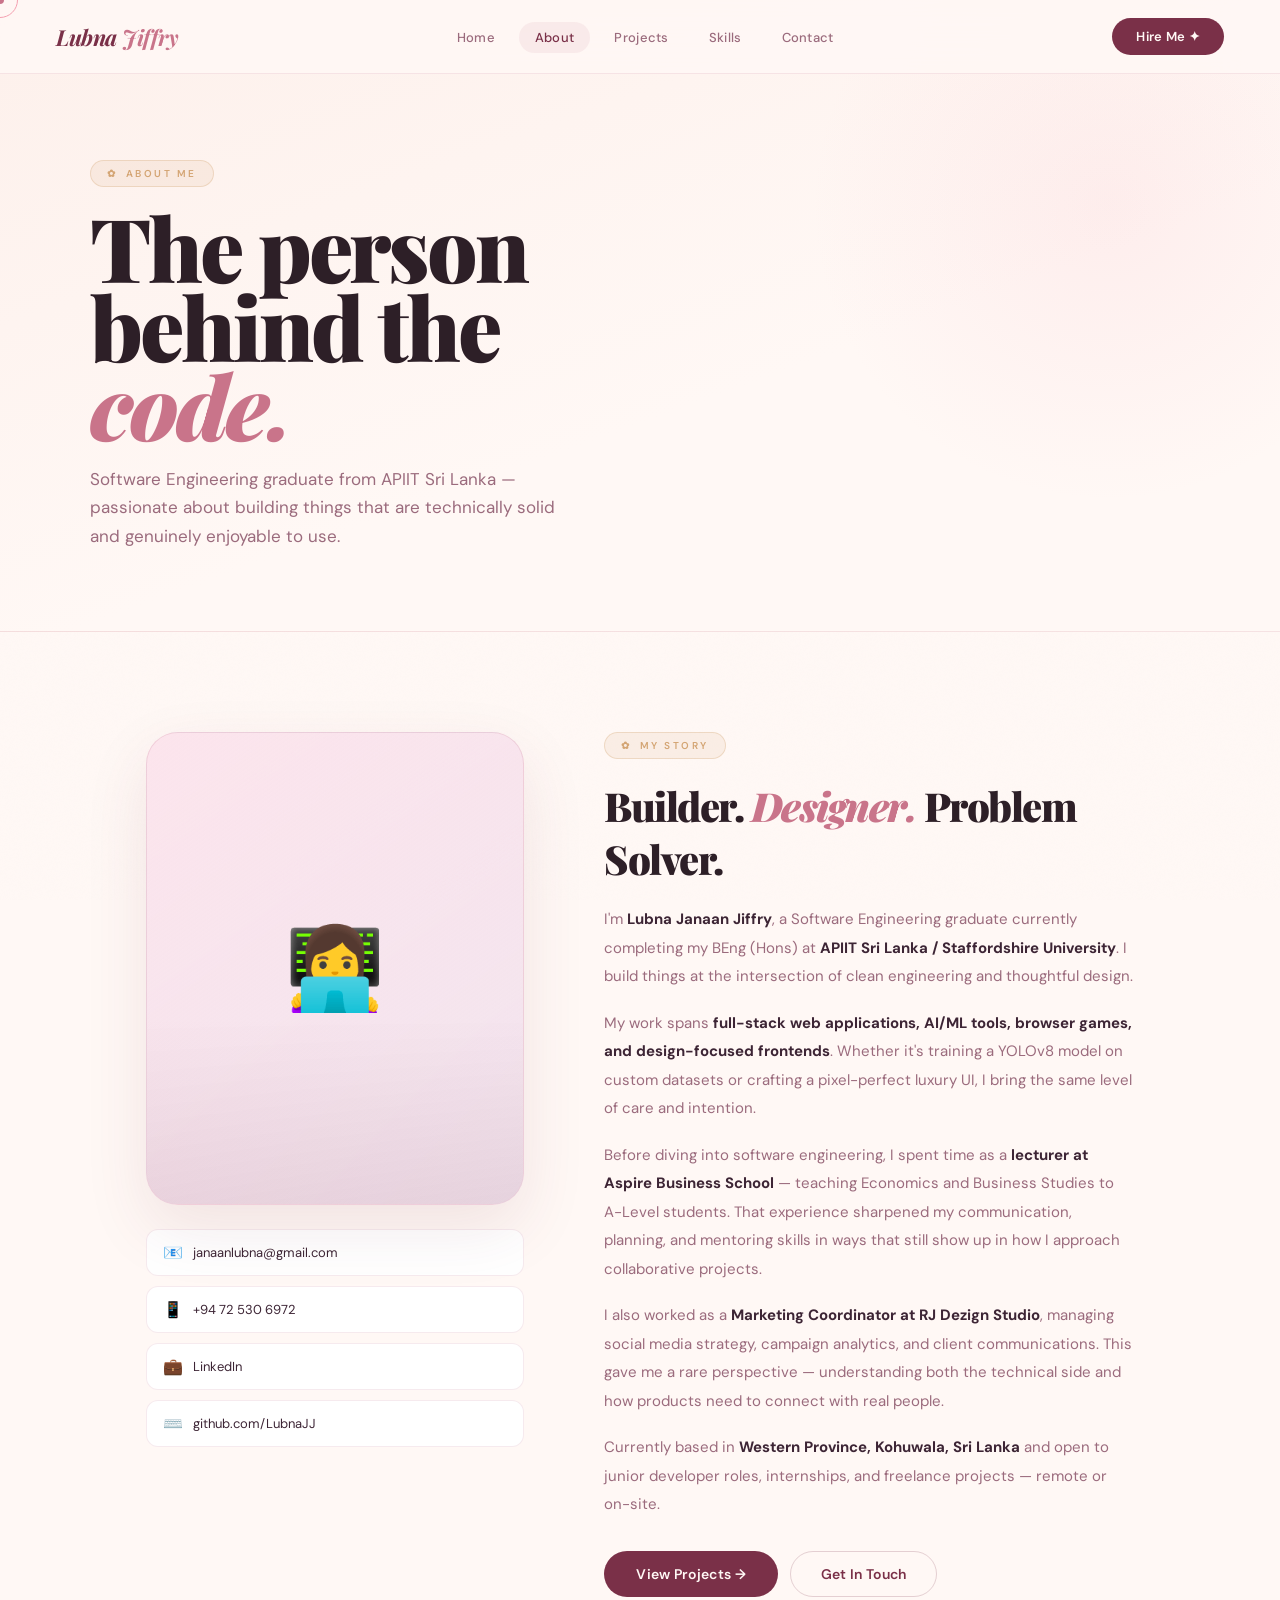
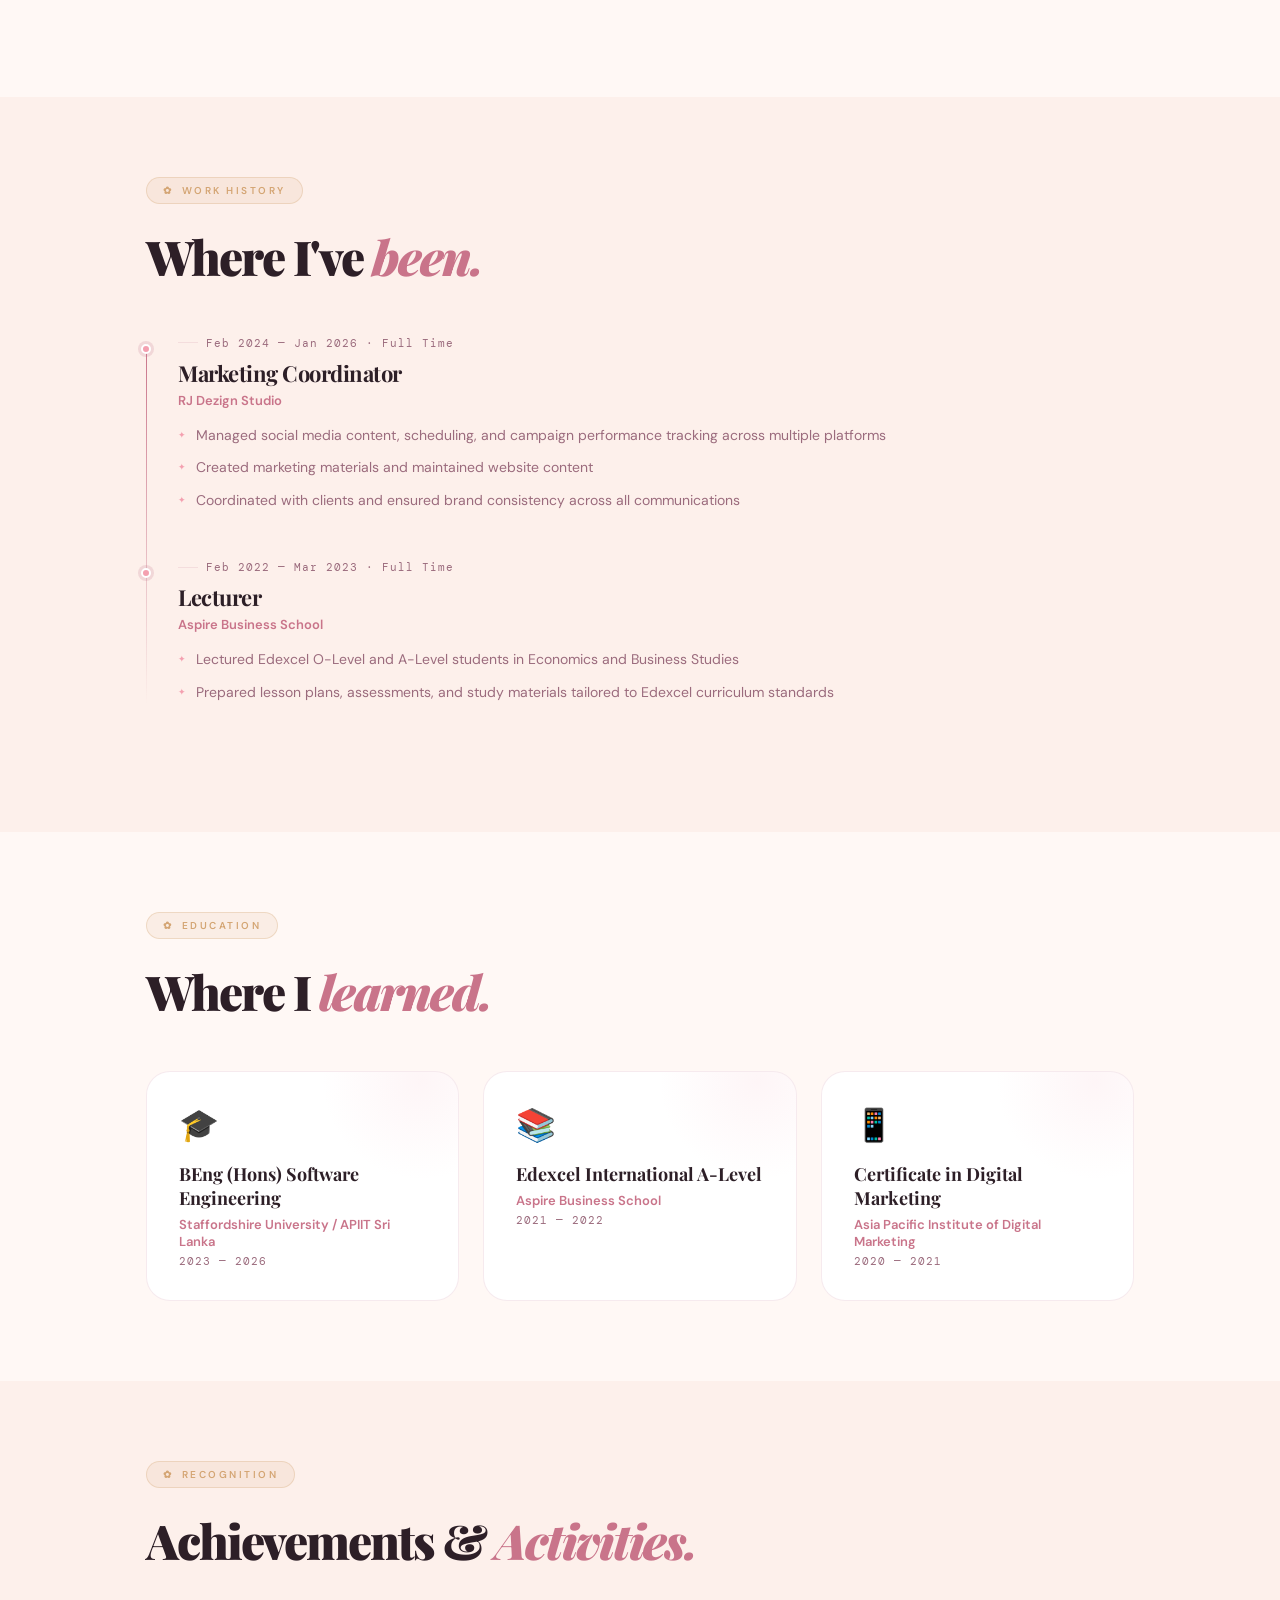
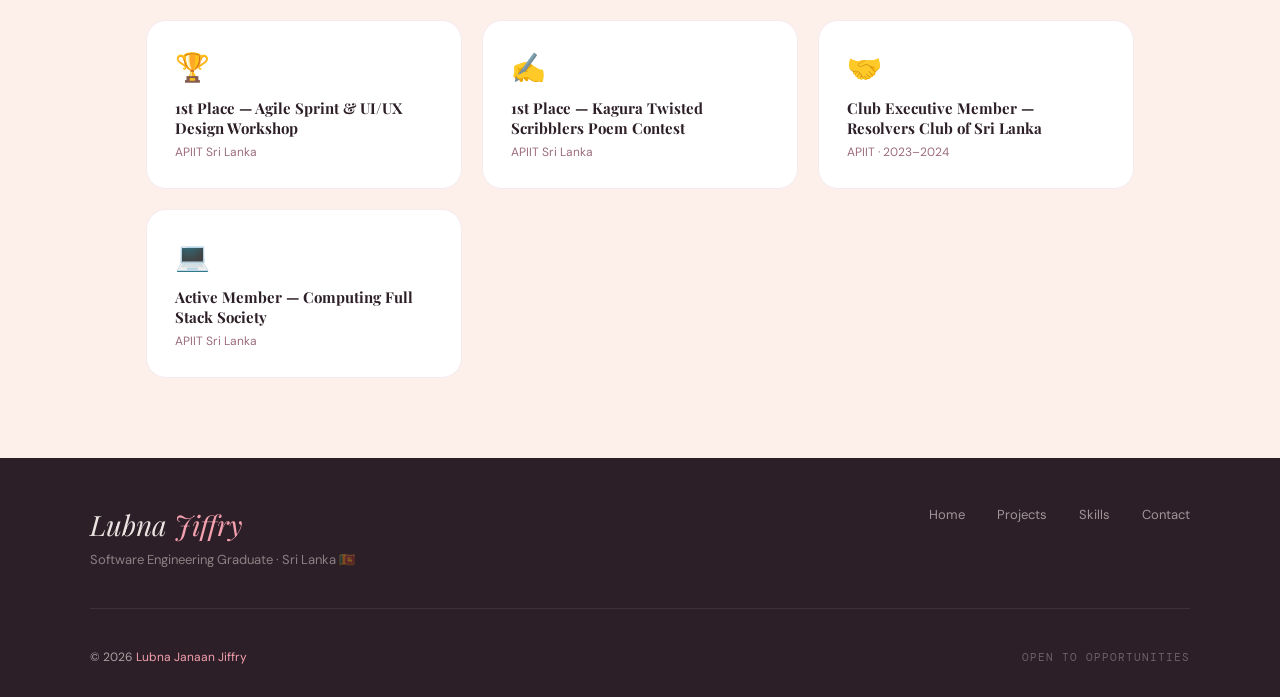
==== about.html @ 752be775 "revamp: new portfolio design" ====
<!DOCTYPE html>
<html lang="en">
<head>
<meta charset="UTF-8"/>
<meta name="viewport" content="width=device-width,initial-scale=1"/>
<title>About — Lubna Jiffry</title>
<link rel="stylesheet" href="styles.css"/>
<style>
.page-hero {
  padding: 160px 56px 80px;
  background: linear-gradient(160deg, var(--warm) 0%, var(--cream) 60%);
  position: relative; overflow: hidden;
  border-bottom: 1px solid var(--border);
}
.page-hero-inner { max-width: 1100px; margin: 0 auto; }
.page-hero-blob { position: absolute; width: 600px; height: 600px; top: -15%; right: -10%; border-radius: 50%; background: radial-gradient(circle, rgba(244,160,176,0.12), transparent 70%); pointer-events: none; }
.page-hero h1 { font-size: clamp(52px, 7vw, 88px); font-weight: 900; letter-spacing: -3px; line-height: 0.9; margin-bottom: 20px; }
.page-hero h1 em { font-style: italic; color: var(--mauve); }
.page-hero-sub { font-size: 17px; color: var(--muted); max-width: 480px; line-height: 1.7; }

/* ── STORY ── */
.story-section { padding: 100px 0; }
.story-inner { max-width: 1100px; margin: 0 auto; padding: 0 56px; display: grid; grid-template-columns: 1fr 1.4fr; gap: 80px; align-items: start; }
.story-sidebar { position: sticky; top: 100px; }
.story-photo {
  width: 100%; aspect-ratio: 4/5;
  border-radius: 32px;
  background: linear-gradient(145deg, #fce4ec, rgba(212,184,224,0.3));
  border: 1px solid rgba(196,116,138,0.2);
  display: flex; align-items: center; justify-content: center;
  font-size: 80px;
  box-shadow: 0 24px 64px rgba(122,48,72,0.1);
  margin-bottom: 24px; position: relative; overflow: hidden;
}
.story-photo::before {
  content: '';
  position: absolute; bottom: 0; left: 0; right: 0; height: 40%;
  background: linear-gradient(to top, rgba(122,48,72,0.1), transparent);
}
.story-contact-mini { display: flex; flex-direction: column; gap: 10px; }
.mini-contact-item {
  display: flex; align-items: center; gap: 10px;
  padding: 12px 16px; border-radius: 12px;
  background: white; border: 1px solid var(--border);
  font-size: 13px; color: var(--text); text-decoration: none;
  transition: all 0.2s;
}
.mini-contact-item:hover { border-color: var(--mauve); transform: translateX(4px); }
.mini-contact-item span:first-child { font-size: 16px; }

.story-content h2 { font-size: clamp(28px, 3.5vw, 40px); font-weight: 900; letter-spacing: -1.5px; margin-bottom: 20px; }
.story-content h2 em { font-style: italic; color: var(--mauve); }
.story-content p { color: var(--muted); font-size: 15px; line-height: 1.9; margin-bottom: 18px; }
.story-content p strong { color: var(--text); }
.story-content p a { color: var(--mauve); text-decoration: none; }

/* ── EXPERIENCE ── */
.exp-section { padding: 80px 0; background: var(--warm); }
.exp-inner { max-width: 1100px; margin: 0 auto; padding: 0 56px; }
.exp-header { margin-bottom: 48px; }
.exp-header h2 { font-size: clamp(32px, 4vw, 48px); font-weight: 900; letter-spacing: -2px; margin-bottom: 8px; }
.exp-header h2 em { font-style: italic; color: var(--mauve); }

.exp-timeline { position: relative; padding-left: 32px; }
.exp-timeline::before {
  content: ''; position: absolute; left: 0; top: 8px; bottom: 0;
  width: 1px; background: linear-gradient(to bottom, var(--mauve), transparent);
}
.exp-item { position: relative; margin-bottom: 48px; }
.exp-item::before {
  content: ''; position: absolute; left: -37px; top: 8px;
  width: 10px; height: 10px; border-radius: 50%;
  background: var(--rose); border: 2px solid white;
  box-shadow: 0 0 0 3px rgba(196,116,138,0.2);
}
.exp-period {
  font-family: 'DM Mono', monospace; font-size: 11px;
  color: var(--muted); letter-spacing: 1px; margin-bottom: 8px;
  display: flex; align-items: center; gap: 8px;
}
.exp-period::before { content: ''; width: 20px; height: 1px; background: var(--border); }
.exp-role { font-family: 'Playfair Display', serif; font-size: 22px; font-weight: 700; letter-spacing: -0.5px; color: var(--charcoal); margin-bottom: 4px; }
.exp-company { color: var(--mauve); font-size: 13px; font-weight: 600; margin-bottom: 14px; }
.exp-bullets { list-style: none; }
.exp-bullets li {
  color: var(--muted); font-size: 14px; line-height: 1.75;
  margin-bottom: 8px; padding-left: 18px; position: relative;
}
.exp-bullets li::before { content: '✦'; position: absolute; left: 0; color: var(--rose); font-size: 9px; top: 5px; }

/* ── EDUCATION ── */
.edu-section { padding: 80px 0; }
.edu-inner { max-width: 1100px; margin: 0 auto; padding: 0 56px; }
.edu-header { margin-bottom: 48px; }
.edu-header h2 { font-size: clamp(32px,4vw,48px); font-weight: 900; letter-spacing: -2px; margin-bottom: 8px; }
.edu-header h2 em { font-style: italic; color: var(--mauve); }
.edu-cards { display: grid; grid-template-columns: repeat(auto-fit, minmax(300px, 1fr)); gap: 24px; }
.edu-card {
  background: white; border: 1px solid var(--border); border-radius: 24px;
  padding: 32px; position: relative; overflow: hidden;
  transition: transform 0.3s, box-shadow 0.3s;
}
.edu-card:hover { transform: translateY(-4px); box-shadow: var(--shadow); }
.edu-card-icon { font-size: 32px; margin-bottom: 16px; }
.edu-card-degree { font-family: 'Playfair Display', serif; font-size: 18px; font-weight: 700; color: var(--charcoal); margin-bottom: 6px; }
.edu-card-school { color: var(--mauve); font-size: 13px; font-weight: 600; margin-bottom: 4px; }
.edu-card-year { font-family: 'DM Mono', monospace; font-size: 11px; color: var(--muted); letter-spacing: 1px; }
.edu-card::after { content: ''; position: absolute; top: -40%; right: -20%; width: 200px; height: 200px; border-radius: 50%; background: radial-gradient(circle, rgba(244,160,176,0.1), transparent 70%); pointer-events: none; }

/* ── ACHIEVEMENTS ── */
.ach-section { padding: 80px 0; background: var(--warm); }
.ach-inner { max-width: 1100px; margin: 0 auto; padding: 0 56px; }
.ach-grid { display: grid; grid-template-columns: repeat(auto-fit, minmax(240px, 1fr)); gap: 20px; margin-top: 48px; }
.ach-card {
  background: white; border: 1px solid var(--border); border-radius: 20px;
  padding: 28px; transition: transform 0.3s, box-shadow 0.3s;
}
.ach-card:hover { transform: translateY(-4px); box-shadow: var(--shadow); }
.ach-icon { font-size: 28px; margin-bottom: 12px; }
.ach-title { font-family: 'Playfair Display', serif; font-size: 15px; font-weight: 700; color: var(--charcoal); margin-bottom: 6px; }
.ach-sub { font-size: 12px; color: var(--muted); }

@media(max-width:1024px){ .story-inner { grid-template-columns: 1fr; } .story-sidebar { position: static; } }
@media(max-width:768px){ .story-inner, .exp-inner, .edu-inner, .ach-inner, .page-hero { padding-left: 20px; padding-right: 20px; } }
</style>
</head>
<body>
<div class="cursor-dot" id="cursorDot"></div>
<div class="cursor-ring" id="cursorRing"></div>

<nav>
  <a href="index.html" class="nav-logo">Lubna <span>Jiffry</span></a>
  <ul class="nav-links">
    <li><a href="index.html">Home</a></li>
    <li><a href="about.html" class="active">About</a></li>
    <li><a href="projects.html">Projects</a></li>
    <li><a href="skills.html">Skills</a></li>
    <li><a href="contact.html">Contact</a></li>
  </ul>
  <a href="contact.html" class="nav-cta">Hire Me ✦</a>
</nav>

<!-- PAGE HERO -->
<section class="page-hero">
  <div class="page-hero-blob"></div>
  <div class="page-hero-inner">
    <div class="section-chip">About Me</div>
    <h1 class="reveal">The person<br/>behind the<br/><em>code.</em></h1>
    <p class="page-hero-sub reveal d1">Software Engineering graduate from APIIT Sri Lanka — passionate about building things that are technically solid and genuinely enjoyable to use.</p>
  </div>
</section>

<!-- STORY -->
<section class="story-section">
  <div class="story-inner">
    <div class="story-sidebar reveal-left">
      <div class="story-photo">👩‍💻</div>
      <div class="story-contact-mini">
        <a href="mailto:janaanlubna@gmail.com" class="mini-contact-item">
          <span>📧</span><span>janaanlubna@gmail.com</span>
        </a>
        <a href="tel:+94725306972" class="mini-contact-item">
          <span>📱</span><span>+94 72 530 6972</span>
        </a>
        <a href="https://linkedin.com/in/lubna-janaan-68934523b" target="_blank" class="mini-contact-item">
          <span>💼</span><span>LinkedIn</span>
        </a>
        <a href="https://github.com/LubnaJJ" target="_blank" class="mini-contact-item">
          <span>⌨️</span><span>github.com/LubnaJJ</span>
        </a>
      </div>
    </div>
    <div class="story-content reveal-right">
      <div class="section-chip">My Story</div>
      <h2>Builder. <em>Designer.</em> Problem Solver.</h2>
      <p>I'm <strong>Lubna Janaan Jiffry</strong>, a Software Engineering graduate currently completing my BEng (Hons) at <strong>APIIT Sri Lanka / Staffordshire University</strong>. I build things at the intersection of clean engineering and thoughtful design.</p>
      <p>My work spans <strong>full-stack web applications, AI/ML tools, browser games, and design-focused frontends</strong>. Whether it's training a YOLOv8 model on custom datasets or crafting a pixel-perfect luxury UI, I bring the same level of care and intention.</p>
      <p>Before diving into software engineering, I spent time as a <strong>lecturer at Aspire Business School</strong> — teaching Economics and Business Studies to A-Level students. That experience sharpened my communication, planning, and mentoring skills in ways that still show up in how I approach collaborative projects.</p>
      <p>I also worked as a <strong>Marketing Coordinator at RJ Dezign Studio</strong>, managing social media strategy, campaign analytics, and client communications. This gave me a rare perspective — understanding both the technical side and how products need to connect with real people.</p>
      <p>Currently based in <strong>Western Province, Kohuwala, Sri Lanka</strong> and open to junior developer roles, internships, and freelance projects — remote or on-site.</p>
      <div style="display:flex;gap:12px;flex-wrap:wrap;margin-top:32px;">
        <a href="projects.html" class="btn-primary">View Projects →</a>
        <a href="contact.html" class="btn-outline">Get In Touch</a>
      </div>
    </div>
  </div>
</section>

<!-- EXPERIENCE -->
<section class="exp-section">
  <div class="exp-inner">
    <div class="exp-header reveal">
      <div class="section-chip">Work History</div>
      <h2>Where I've <em>been.</em></h2>
    </div>
    <div class="exp-timeline">
      <div class="exp-item reveal d1">
        <div class="exp-period">Feb 2024 — Jan 2026 · Full Time</div>
        <div class="exp-role">Marketing Coordinator</div>
        <div class="exp-company">RJ Dezign Studio</div>
        <ul class="exp-bullets">
          <li>Managed social media content, scheduling, and campaign performance tracking across multiple platforms</li>
          <li>Created marketing materials and maintained website content</li>
          <li>Coordinated with clients and ensured brand consistency across all communications</li>
        </ul>
      </div>
      <div class="exp-item reveal d2">
        <div class="exp-period">Feb 2022 — Mar 2023 · Full Time</div>
        <div class="exp-role">Lecturer</div>
        <div class="exp-company">Aspire Business School</div>
        <ul class="exp-bullets">
          <li>Lectured Edexcel O-Level and A-Level students in Economics and Business Studies</li>
          <li>Prepared lesson plans, assessments, and study materials tailored to Edexcel curriculum standards</li>
        </ul>
      </div>
    </div>
  </div>
</section>

<!-- EDUCATION -->
<section class="edu-section">
  <div class="edu-inner">
    <div class="edu-header reveal">
      <div class="section-chip">Education</div>
      <h2>Where I <em>learned.</em></h2>
    </div>
    <div class="edu-cards">
      <div class="edu-card reveal d1">
        <div class="edu-card-icon">🎓</div>
        <div class="edu-card-degree">BEng (Hons) Software Engineering</div>
        <div class="edu-card-school">Staffordshire University / APIIT Sri Lanka</div>
        <div class="edu-card-year">2023 — 2026</div>
      </div>
      <div class="edu-card reveal d2">
        <div class="edu-card-icon">📚</div>
        <div class="edu-card-degree">Edexcel International A-Level</div>
        <div class="edu-card-school">Aspire Business School</div>
        <div class="edu-card-year">2021 — 2022</div>
      </div>
      <div class="edu-card reveal d3">
        <div class="edu-card-icon">📱</div>
        <div class="edu-card-degree">Certificate in Digital Marketing</div>
        <div class="edu-card-school">Asia Pacific Institute of Digital Marketing</div>
        <div class="edu-card-year">2020 — 2021</div>
      </div>
    </div>
  </div>
</section>

<!-- ACHIEVEMENTS -->
<section class="ach-section">
  <div class="ach-inner">
    <div class="reveal">
      <div class="section-chip">Recognition</div>
      <h2 style="font-size:clamp(32px,4vw,48px);font-weight:900;letter-spacing:-2px;margin-bottom:8px;">Achievements & <em style="font-style:italic;color:var(--mauve)">Activities.</em></h2>
    </div>
    <div class="ach-grid">
      <div class="ach-card reveal d1">
        <div class="ach-icon">🏆</div>
        <div class="ach-title">1st Place — Agile Sprint & UI/UX Design Workshop</div>
        <div class="ach-sub">APIIT Sri Lanka</div>
      </div>
      <div class="ach-card reveal d2">
        <div class="ach-icon">✍️</div>
        <div class="ach-title">1st Place — Kagura Twisted Scribblers Poem Contest</div>
        <div class="ach-sub">APIIT Sri Lanka</div>
      </div>
      <div class="ach-card reveal d3">
        <div class="ach-icon">🤝</div>
        <div class="ach-title">Club Executive Member — Resolvers Club of Sri Lanka</div>
        <div class="ach-sub">APIIT · 2023–2024</div>
      </div>
      <div class="ach-card reveal d4">
        <div class="ach-icon">💻</div>
        <div class="ach-title">Active Member — Computing Full Stack Society</div>
        <div class="ach-sub">APIIT Sri Lanka</div>
      </div>
    </div>
  </div>
</section>

<footer>
  <div class="footer-inner">
    <div class="footer-top">
      <div>
        <div class="footer-brand">Lubna <span>Jiffry</span></div>
        <div class="footer-tagline">Software Engineering Graduate · Sri Lanka 🇱🇰</div>
      </div>
      <div class="footer-links">
        <a href="index.html">Home</a>
        <a href="projects.html">Projects</a>
        <a href="skills.html">Skills</a>
        <a href="contact.html">Contact</a>
      </div>
    </div>
    <div class="footer-bottom">
      <div class="footer-copy">© 2026 <span>Lubna Janaan Jiffry</span></div>
      <div class="footer-mono">OPEN TO OPPORTUNITIES</div>
    </div>
  </div>
</footer>
<script src="main.js"></script>
</body>
</html>
---- styles.css ----
@import url('https://fonts.googleapis.com/css2?family=Playfair+Display:ital,wght@0,400;0,700;0,900;1,400;1,700&family=DM+Sans:wght@300;400;500;600&family=DM+Mono:wght@400;500&display=swap');

:root {
  --rose: #f4a0b0;
  --blush: #fce4ec;
  --mauve: #c9748a;
  --deep: #7a3048;
  --cream: #fff8f5;
  --warm: #fdf0eb;
  --lilac: #d4b8e0;
  --sage: #a8c5b5;
  --gold: #d4a574;
  --charcoal: #2d1f27;
  --text: #3d2535;
  --muted: #9b6b7d;
  --border: rgba(196, 116, 138, 0.15);
  --surface: rgba(255, 248, 245, 0.8);
  --shadow: 0 8px 40px rgba(122, 48, 72, 0.1);
}

*, *::before, *::after { margin: 0; padding: 0; box-sizing: border-box; }

html { scroll-behavior: smooth; font-size: 16px; }

body {
  font-family: 'DM Sans', sans-serif;
  background: var(--cream);
  color: var(--text);
  overflow-x: hidden;
  cursor: none;
}

/* Custom cursor */
.cursor-dot {
  position: fixed; width: 8px; height: 8px;
  background: var(--mauve); border-radius: 50%;
  pointer-events: none; z-index: 9999;
  transform: translate(-50%, -50%);
  transition: transform 0.1s, width 0.2s, height 0.2s, background 0.2s;
}
.cursor-ring {
  position: fixed; width: 36px; height: 36px;
  border: 1.5px solid var(--rose); border-radius: 50%;
  pointer-events: none; z-index: 9998;
  transform: translate(-50%, -50%);
  transition: transform 0.12s ease-out, width 0.2s, height 0.2s, border-color 0.2s;
}
body:has(a:hover) .cursor-dot, body:has(button:hover) .cursor-dot { width: 14px; height: 14px; }
body:has(a:hover) .cursor-ring, body:has(button:hover) .cursor-ring { width: 48px; height: 48px; border-color: var(--mauve); }

/* Noise texture overlay */
body::before {
  content: '';
  position: fixed; inset: 0;
  background-image: url("data:image/svg+xml,%3Csvg viewBox='0 0 512 512' xmlns='http://www.w3.org/2000/svg'%3E%3Cfilter id='n'%3E%3CfeTurbulence type='fractalNoise' baseFrequency='0.75' numOctaves='4' stitchTiles='stitch'/%3E%3C/filter%3E%3Crect width='100%25' height='100%25' filter='url(%23n)' opacity='0.025'/%3E%3C/svg%3E");
  pointer-events: none; z-index: 0; opacity: 0.6;
}

/* ── NAV ── */
nav {
  position: fixed; top: 0; left: 0; right: 0; z-index: 200;
  display: flex; align-items: center; justify-content: space-between;
  padding: 18px 56px;
  background: rgba(255, 248, 245, 0.88);
  backdrop-filter: blur(24px);
  border-bottom: 1px solid var(--border);
}
.nav-logo {
  font-family: 'Playfair Display', serif;
  font-size: 22px; font-style: italic;
  color: var(--deep); text-decoration: none; font-weight: 700;
  letter-spacing: -0.5px;
}
.nav-logo span { color: var(--mauve); }
.nav-links { display: flex; gap: 8px; list-style: none; }
.nav-links a {
  color: var(--muted); text-decoration: none;
  font-size: 13px; font-weight: 500; letter-spacing: 0.3px;
  padding: 7px 16px; border-radius: 100px;
  transition: all 0.2s;
}
.nav-links a:hover, .nav-links a.active {
  color: var(--deep); background: rgba(196, 116, 138, 0.1);
}
.nav-cta {
  background: var(--deep); color: var(--cream);
  padding: 10px 24px; border-radius: 100px;
  font-size: 13px; font-weight: 600; text-decoration: none;
  transition: all 0.25s; letter-spacing: 0.3px;
}
.nav-cta:hover { background: var(--mauve); transform: translateY(-2px); box-shadow: 0 8px 24px rgba(122,48,72,0.2); }

/* ── SECTION UTILS ── */
.section-chip {
  display: inline-flex; align-items: center; gap: 8px;
  background: rgba(212, 165, 116, 0.12);
  border: 1px solid rgba(212, 165, 116, 0.3);
  color: var(--gold); font-size: 10px; font-weight: 600;
  letter-spacing: 2.5px; text-transform: uppercase;
  padding: 6px 16px; border-radius: 100px; margin-bottom: 20px;
}
.section-chip::before { content: '✿'; font-size: 10px; }

h1, h2, h3 { font-family: 'Playfair Display', serif; color: var(--charcoal); }

/* ── REVEAL ANIMATIONS ── */
.reveal {
  opacity: 0; transform: translateY(28px);
  transition: opacity 0.75s cubic-bezier(0.16,1,0.3,1), transform 0.75s cubic-bezier(0.16,1,0.3,1);
}
.reveal.visible { opacity: 1; transform: translateY(0); }
.reveal-left { opacity: 0; transform: translateX(-32px); transition: opacity 0.75s cubic-bezier(0.16,1,0.3,1), transform 0.75s cubic-bezier(0.16,1,0.3,1); }
.reveal-left.visible { opacity: 1; transform: translateX(0); }
.reveal-right { opacity: 0; transform: translateX(32px); transition: opacity 0.75s cubic-bezier(0.16,1,0.3,1), transform 0.75s cubic-bezier(0.16,1,0.3,1); }
.reveal-right.visible { opacity: 1; transform: translateX(0); }
.d1 { transition-delay: 0.1s; } .d2 { transition-delay: 0.2s; }
.d3 { transition-delay: 0.3s; } .d4 { transition-delay: 0.4s; }
.d5 { transition-delay: 0.5s; }

/* ── TAGS ── */
.tag {
  display: inline-block;
  padding: 4px 12px; border-radius: 100px;
  font-size: 11px; font-weight: 600; letter-spacing: 0.3px;
  border: 1px solid;
}
.tag-rose { color: var(--mauve); border-color: rgba(196,116,138,0.3); background: rgba(196,116,138,0.08); }
.tag-gold { color: var(--gold); border-color: rgba(212,165,116,0.3); background: rgba(212,165,116,0.08); }
.tag-sage { color: #5d8c78; border-color: rgba(93,140,120,0.3); background: rgba(93,140,120,0.08); }
.tag-lilac { color: #8c6aad; border-color: rgba(140,106,173,0.3); background: rgba(140,106,173,0.08); }

/* ── BUTTONS ── */
.btn-primary {
  display: inline-flex; align-items: center; gap: 8px;
  background: var(--deep); color: var(--cream);
  padding: 14px 32px; border-radius: 100px;
  font-weight: 600; font-size: 14px; text-decoration: none;
  transition: all 0.3s; letter-spacing: 0.3px;
}
.btn-primary:hover { background: var(--mauve); transform: translateY(-3px); box-shadow: 0 12px 32px rgba(122,48,72,0.2); }
.btn-outline {
  display: inline-flex; align-items: center; gap: 8px;
  background: transparent; color: var(--deep);
  padding: 13px 30px; border-radius: 100px;
  font-weight: 600; font-size: 14px; text-decoration: none;
  border: 1.5px solid rgba(122,48,72,0.2);
  transition: all 0.3s; letter-spacing: 0.3px;
}
.btn-outline:hover { border-color: var(--mauve); color: var(--mauve); background: rgba(196,116,138,0.06); transform: translateY(-3px); }

/* ── FLOATING BLOBS ── */
.blob {
  position: absolute; border-radius: 50%;
  filter: blur(60px); pointer-events: none; z-index: 0;
  animation: blobDrift var(--dur, 8s) ease-in-out infinite alternate;
}
@keyframes blobDrift { from { transform: translate(0,0) scale(1); } to { transform: translate(var(--tx,20px), var(--ty,20px)) scale(1.05); } }

/* ── MARQUEE ── */
.marquee-wrap {
  overflow: hidden; border-top: 1px solid var(--border); border-bottom: 1px solid var(--border);
  padding: 14px 0; background: rgba(252,228,236,0.3);
}
.marquee-track { display: flex; animation: marquee 30s linear infinite; width: max-content; }
.marquee-track:hover { animation-play-state: paused; }
@keyframes marquee { from { transform: translateX(0); } to { transform: translateX(-50%); } }
.marquee-item {
  display: flex; align-items: center; gap: 14px;
  padding: 0 28px; white-space: nowrap;
  font-family: 'DM Mono', monospace; font-size: 12px;
  color: var(--muted); letter-spacing: 0.5px;
}
.marquee-sep { color: var(--rose); font-size: 14px; }

/* ── FOOTER ── */
footer {
  background: var(--charcoal); color: rgba(255,248,245,0.6);
  padding: 48px 56px 32px;
}
.footer-inner { max-width: 1100px; margin: 0 auto; }
.footer-top {
  display: flex; justify-content: space-between; align-items: flex-start;
  margin-bottom: 40px; padding-bottom: 40px;
  border-bottom: 1px solid rgba(255,248,245,0.08);
}
.footer-brand { font-family: 'Playfair Display', serif; font-style: italic; font-size: 28px; color: rgba(255,248,245,0.9); margin-bottom: 8px; }
.footer-brand span { color: var(--rose); }
.footer-tagline { font-size: 13px; color: rgba(255,248,245,0.45); }
.footer-links { display: flex; gap: 32px; }
.footer-links a { color: rgba(255,248,245,0.55); text-decoration: none; font-size: 13px; transition: color 0.2s; }
.footer-links a:hover { color: var(--rose); }
.footer-bottom { display: flex; justify-content: space-between; align-items: center; }
.footer-copy { font-size: 12px; }
.footer-copy span { color: var(--rose); }
.footer-mono { font-family: 'DM Mono', monospace; font-size: 11px; letter-spacing: 1px; color: rgba(255,248,245,0.3); }

/* ── RESPONSIVE ── */
@media (max-width: 768px) {
  nav { padding: 14px 20px; }
  .nav-links { display: none; }
  footer { padding: 40px 20px 24px; }
  .footer-top { flex-direction: column; gap: 24px; }
  .footer-links { gap: 16px; flex-wrap: wrap; }
  .footer-bottom { flex-direction: column; gap: 8px; text-align: center; }
}
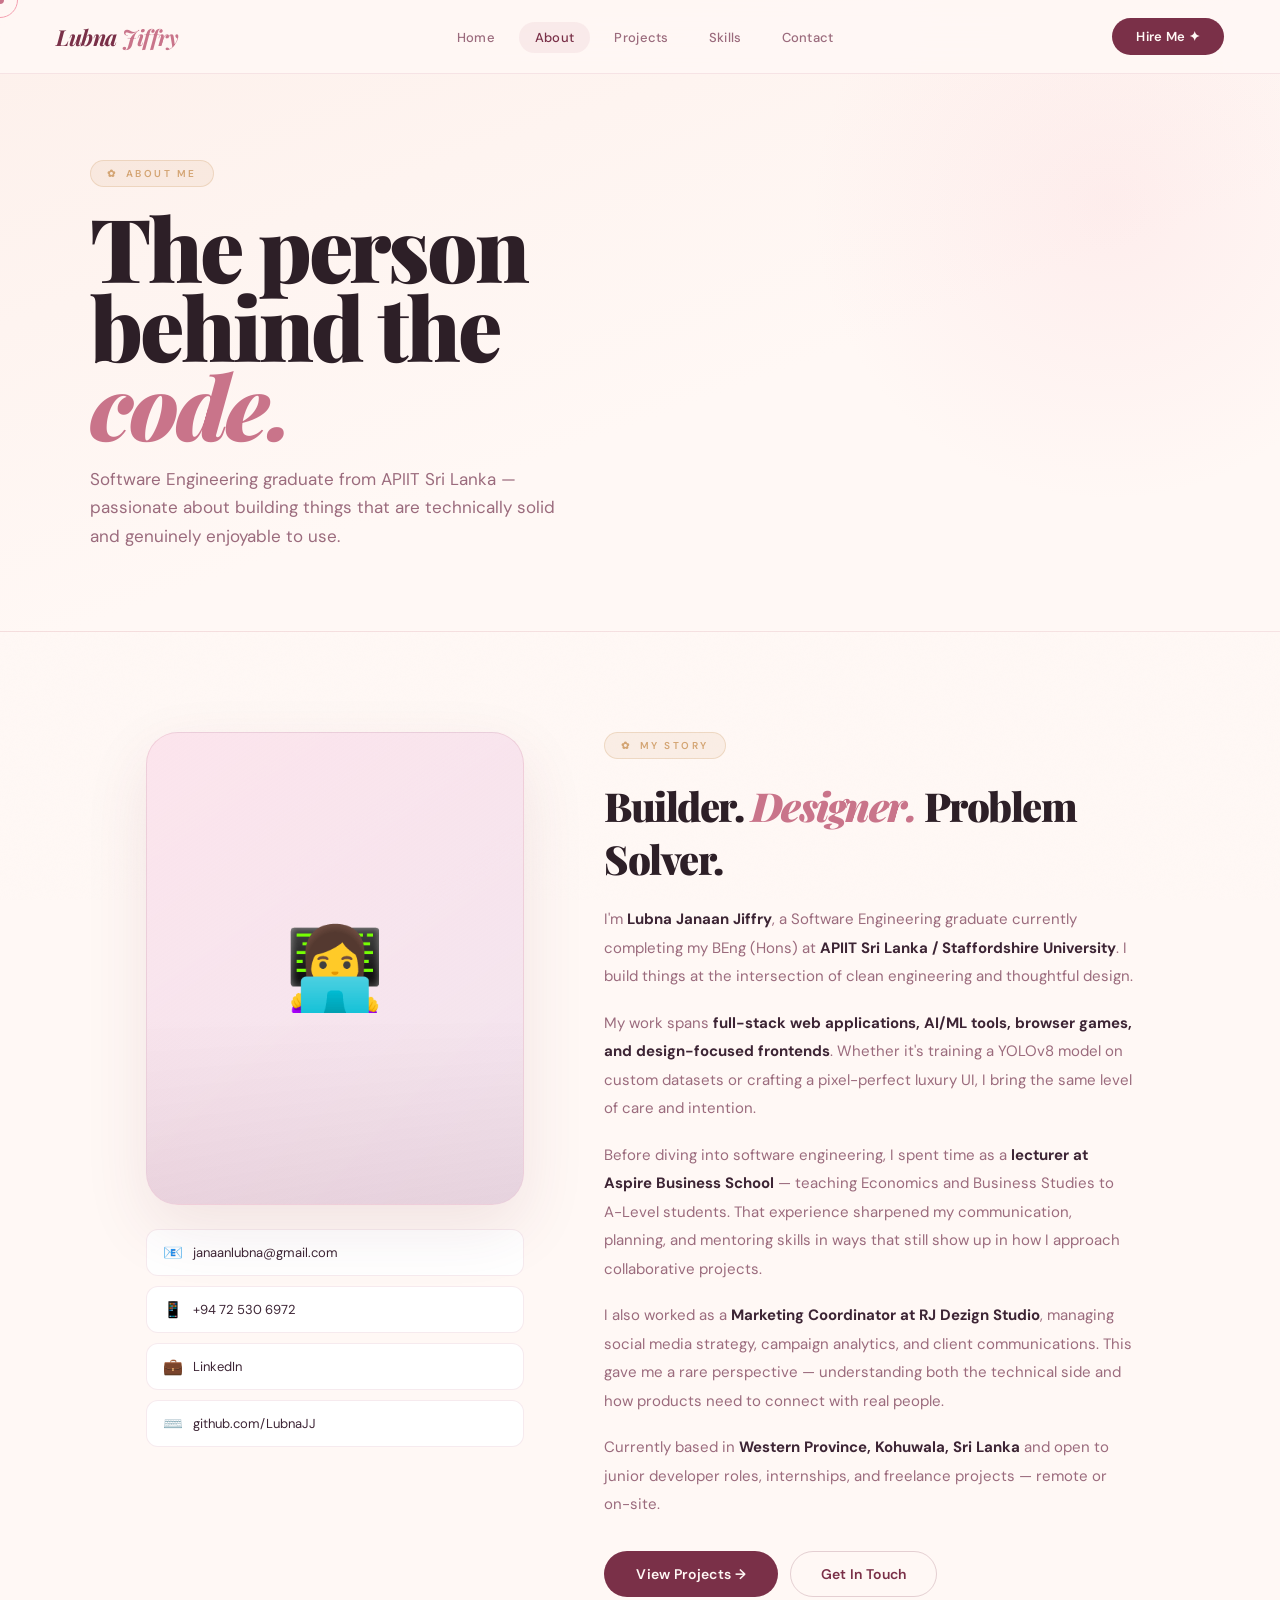
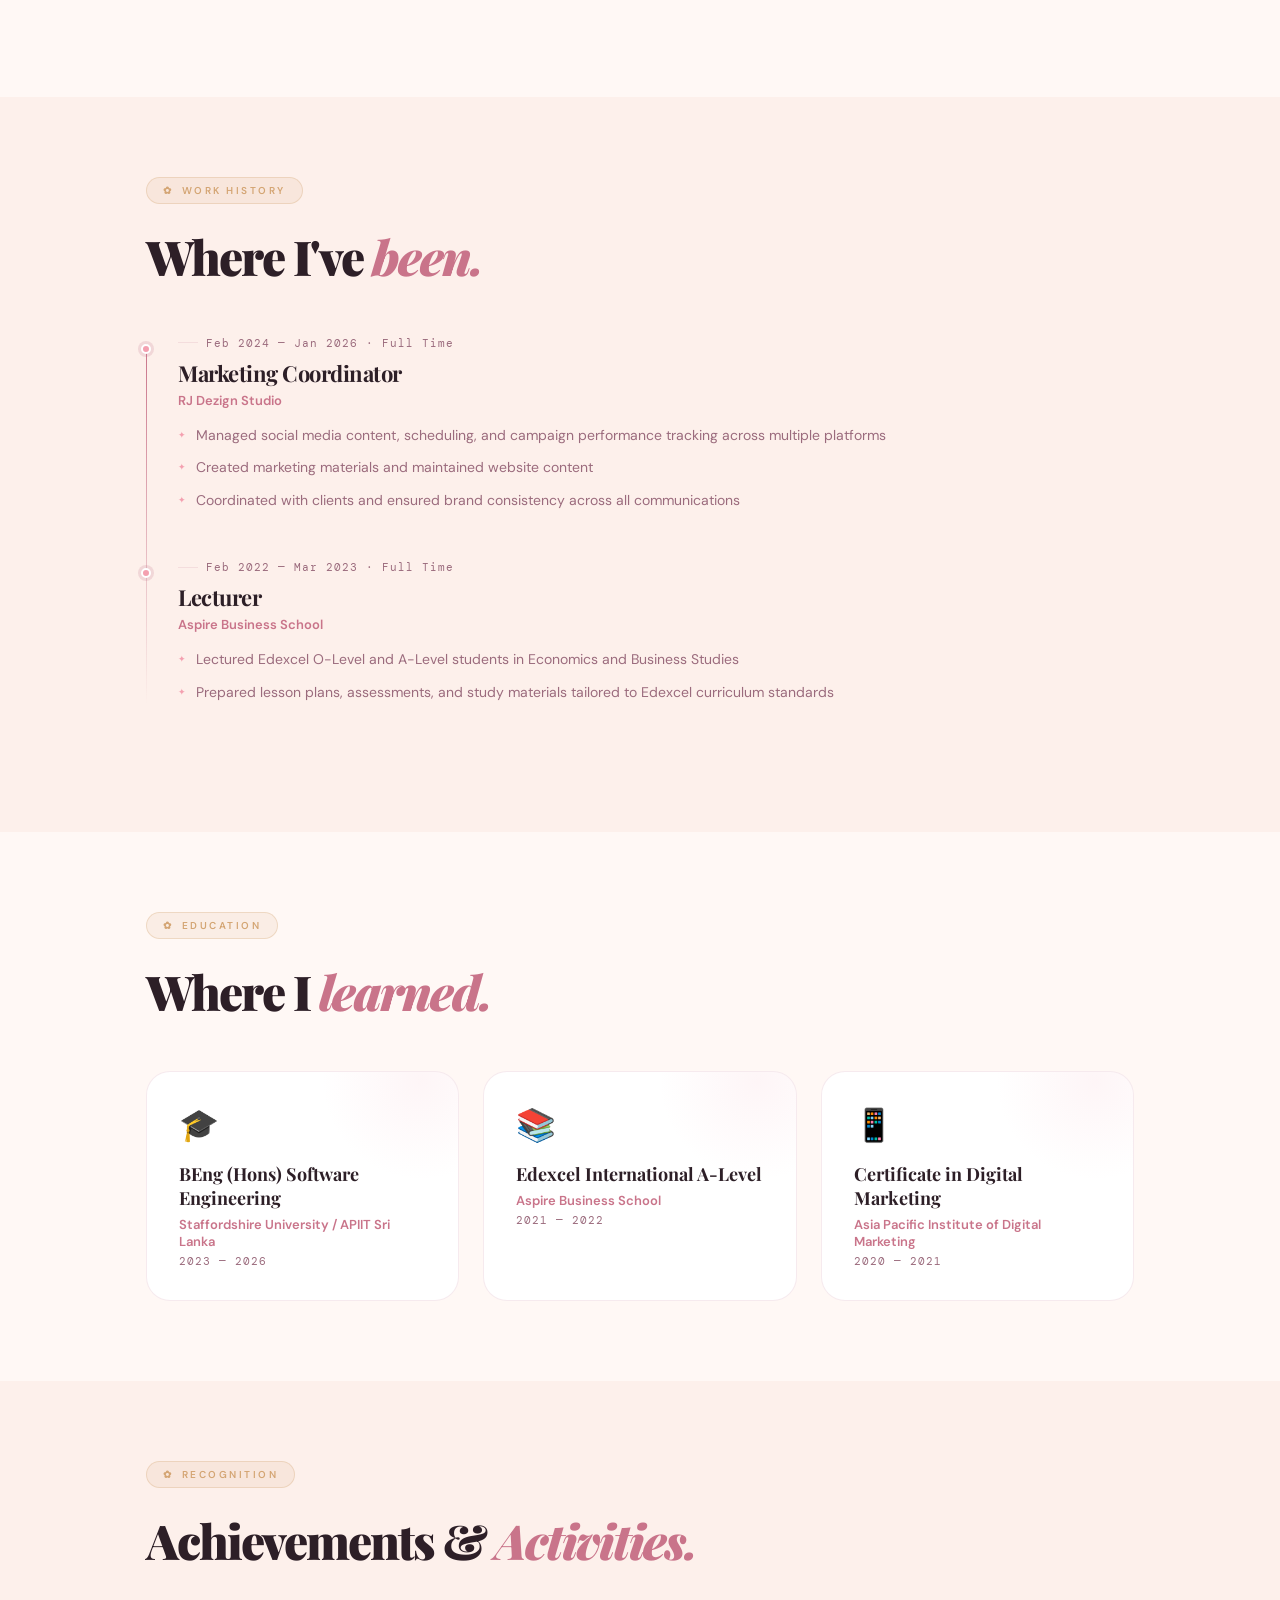
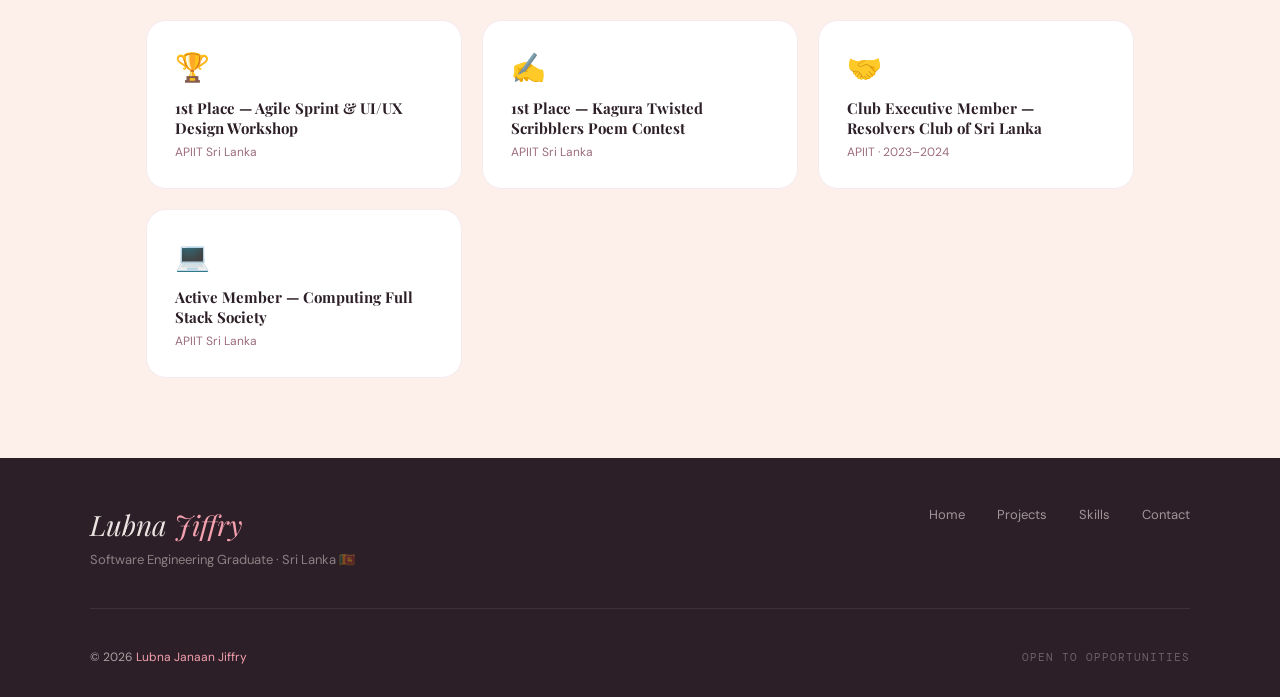
==== commit 9cf23b5d: "revamp: new portfolio design" ====
--- a/about.html
+++ b/about.html
@@ -120,8 +120,41 @@
 .ach-title { font-family: 'Playfair Display', serif; font-size: 15px; font-weight: 700; color: var(--charcoal); margin-bottom: 6px; }
 .ach-sub { font-size: 12px; color: var(--muted); }
 
-@media(max-width:1024px){ .story-inner { grid-template-columns: 1fr; } .story-sidebar { position: static; } }
-@media(max-width:768px){ .story-inner, .exp-inner, .edu-inner, .ach-inner, .page-hero { padding-left: 20px; padding-right: 20px; } }
+@media(max-width:1024px) {
+  .story-inner { grid-template-columns: 1fr; gap: 40px; }
+  .story-sidebar { position: static; }
+  .ref-grid { grid-template-columns: 1fr; }
+  .edu-cards { grid-template-columns: 1fr 1fr; }
+}
+@media(max-width:768px) {
+  .page-hero { padding: 110px 20px 60px; }
+  .page-hero h1 { font-size: clamp(40px,10vw,64px); letter-spacing:-2px; }
+  .page-hero-sub { font-size: 14px; }
+  .story-inner { padding: 0 20px; }
+  .story-photo { font-size: 60px; }
+  .story-content h2 { font-size: clamp(24px,7vw,36px); }
+  .story-content p { font-size: 14px; }
+  .story-content .btn-primary, .story-content .btn-outline { padding: 11px 20px; font-size: 13px; }
+  .story-contact-mini { gap: 8px; }
+  .mini-contact-item { padding: 10px 14px; font-size: 12px; }
+  .exp-inner, .edu-inner, .ach-inner { padding: 0 20px; }
+  .exp-section { padding: 60px 0; }
+  .exp-header h2, .edu-header h2 { font-size: clamp(26px,7vw,36px); }
+  .exp-role { font-size: 18px; }
+  .exp-bullets li { font-size: 13px; }
+  .edu-section { padding: 60px 0; }
+  .edu-cards { grid-template-columns: 1fr; }
+  .edu-card { padding: 24px; }
+  .edu-card-degree { font-size: 15px; }
+  .ach-section { padding: 60px 0; }
+  .ach-grid { grid-template-columns: 1fr 1fr; gap: 14px; }
+  .ach-card { padding: 20px; }
+  .ach-title { font-size: 13px; }
+}
+@media(max-width:480px) {
+  .ach-grid { grid-template-columns: 1fr; }
+  .edu-cards { grid-template-columns: 1fr; }
+}
 </style>
 </head>
 <body>
@@ -138,7 +171,19 @@
     <li><a href="contact.html">Contact</a></li>
   </ul>
   <a href="contact.html" class="nav-cta">Hire Me ✦</a>
+  <button class="hamburger" id="hamburger" aria-label="Open menu"><span></span><span></span><span></span></button>
 </nav>
+
+<!-- Mobile Nav Drawer -->
+<div class="mobile-nav" id="mobileNav">
+  <button class="mobile-nav-close" id="mobileNavClose">✕</button>
+  <a href="index.html">Home</a>
+  <a href="about.html" class="active">About</a>
+  <a href="projects.html">Projects</a>
+  <a href="skills.html">Skills</a>
+  <a href="contact.html">Contact</a>
+  <a href="contact.html" class="mobile-nav-cta">Hire Me ✦</a>
+</div>
 
 <!-- PAGE HERO -->
 <section class="page-hero">
--- a/styles.css
+++ b/styles.css
@@ -202,4 +202,82 @@
   .footer-top { flex-direction: column; gap: 24px; }
   .footer-links { gap: 16px; flex-wrap: wrap; }
   .footer-bottom { flex-direction: column; gap: 8px; text-align: center; }
+}
+
+/* ══════════════════════════════════════════
+   HAMBURGER MENU
+   ══════════════════════════════════════════ */
+.hamburger {
+  display: none; flex-direction: column; gap: 5px;
+  background: none; border: none; cursor: pointer;
+  padding: 6px; z-index: 300;
+}
+.hamburger span {
+  display: block; width: 24px; height: 2px;
+  background: var(--deep); border-radius: 2px;
+  transition: all 0.3s cubic-bezier(0.16,1,0.3,1);
+  transform-origin: center;
+}
+.hamburger.open span:nth-child(1) { transform: translateY(7px) rotate(45deg); }
+.hamburger.open span:nth-child(2) { opacity: 0; transform: scaleX(0); }
+.hamburger.open span:nth-child(3) { transform: translateY(-7px) rotate(-45deg); }
+
+.mobile-nav {
+  display: none; position: fixed;
+  top: 0; left: 0; right: 0; bottom: 0;
+  background: rgba(255,248,245,0.97);
+  backdrop-filter: blur(24px); -webkit-backdrop-filter: blur(24px);
+  z-index: 250; flex-direction: column;
+  align-items: center; justify-content: center; gap: 4px;
+  opacity: 0; pointer-events: none;
+  transition: opacity 0.3s ease;
+}
+.mobile-nav.open { opacity: 1; pointer-events: all; }
+.mobile-nav a {
+  font-family: 'Playfair Display', serif;
+  font-size: 30px; font-weight: 700; font-style: italic;
+  color: var(--charcoal); text-decoration: none;
+  padding: 10px 28px; border-radius: 100px;
+  transition: color 0.2s, background 0.2s; letter-spacing: -1px;
+}
+.mobile-nav a:hover, .mobile-nav a.active { color: var(--mauve); background: rgba(196,116,138,0.08); }
+.mobile-nav-cta {
+  margin-top: 20px !important;
+  background: var(--deep) !important; color: var(--cream) !important;
+  font-family: 'DM Sans', sans-serif !important;
+  font-size: 14px !important; font-style: normal !important;
+  font-weight: 600 !important; letter-spacing: 0.3px !important;
+  padding: 13px 32px !important;
+}
+.mobile-nav-close {
+  position: absolute; top: 18px; right: 18px;
+  background: none; border: none; font-size: 26px;
+  color: var(--muted); cursor: pointer; padding: 8px; line-height: 1;
+}
+
+/* ══════════════════════════════════════════
+   GLOBAL MOBILE STYLES (all pages)
+   ══════════════════════════════════════════ */
+@media (max-width: 768px) {
+  nav { padding: 14px 20px; }
+  .nav-links { display: none; }
+  .nav-cta { display: none; }
+  .hamburger { display: flex; }
+  .mobile-nav { display: flex; }
+
+  .cursor-dot, .cursor-ring { display: none; }
+  body { cursor: auto; }
+
+  .section-chip { font-size: 9px; padding: 5px 13px; letter-spacing: 2px; }
+  .btn-primary, .btn-outline { padding: 12px 22px; font-size: 13px; }
+
+  footer { padding: 36px 20px 24px; }
+  .footer-top { flex-direction: column; gap: 20px; }
+  .footer-links { gap: 12px; flex-wrap: wrap; }
+  .footer-bottom { flex-direction: column; gap: 8px; text-align: center; }
+  .footer-brand { font-size: 24px; }
+  .footer-mono { display: none; }
+
+  .marquee-item { font-size: 11px; padding: 0 16px; }
+  .tag { font-size: 10px; padding: 3px 10px; }
 }
